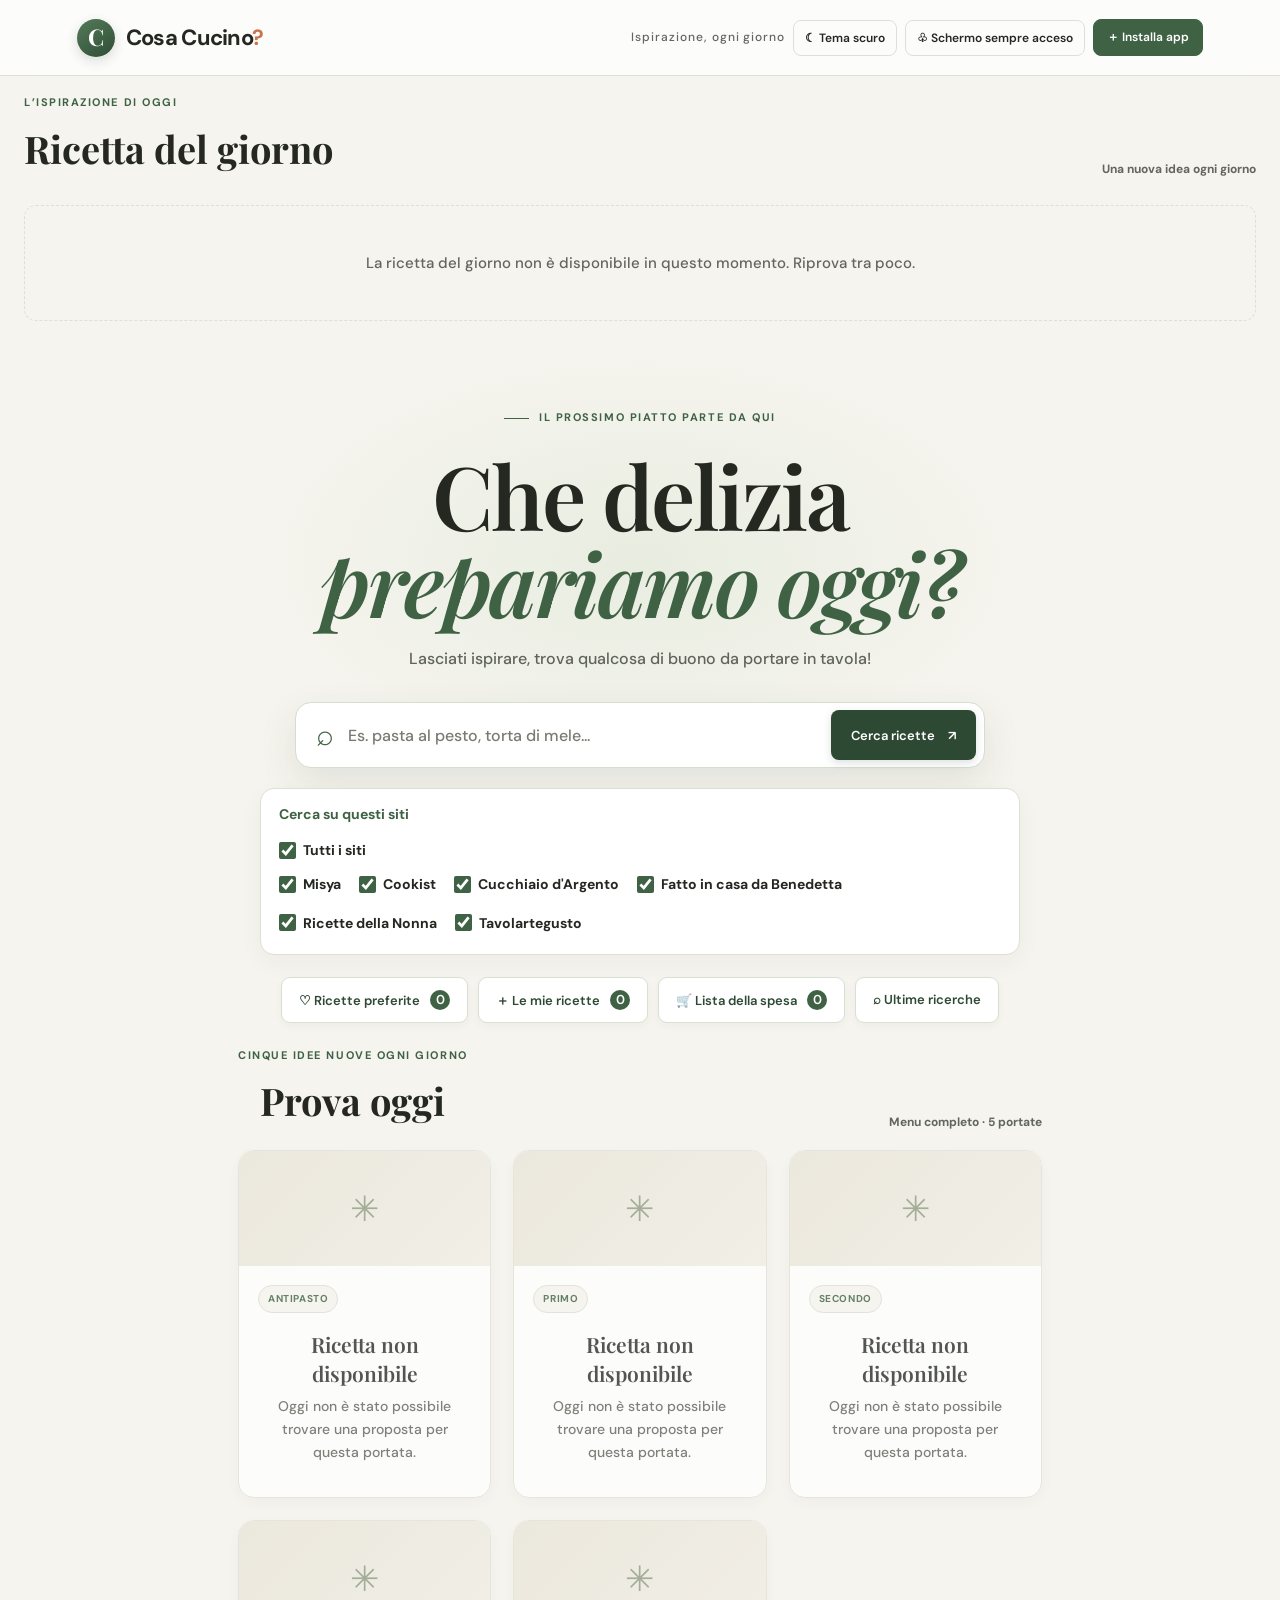
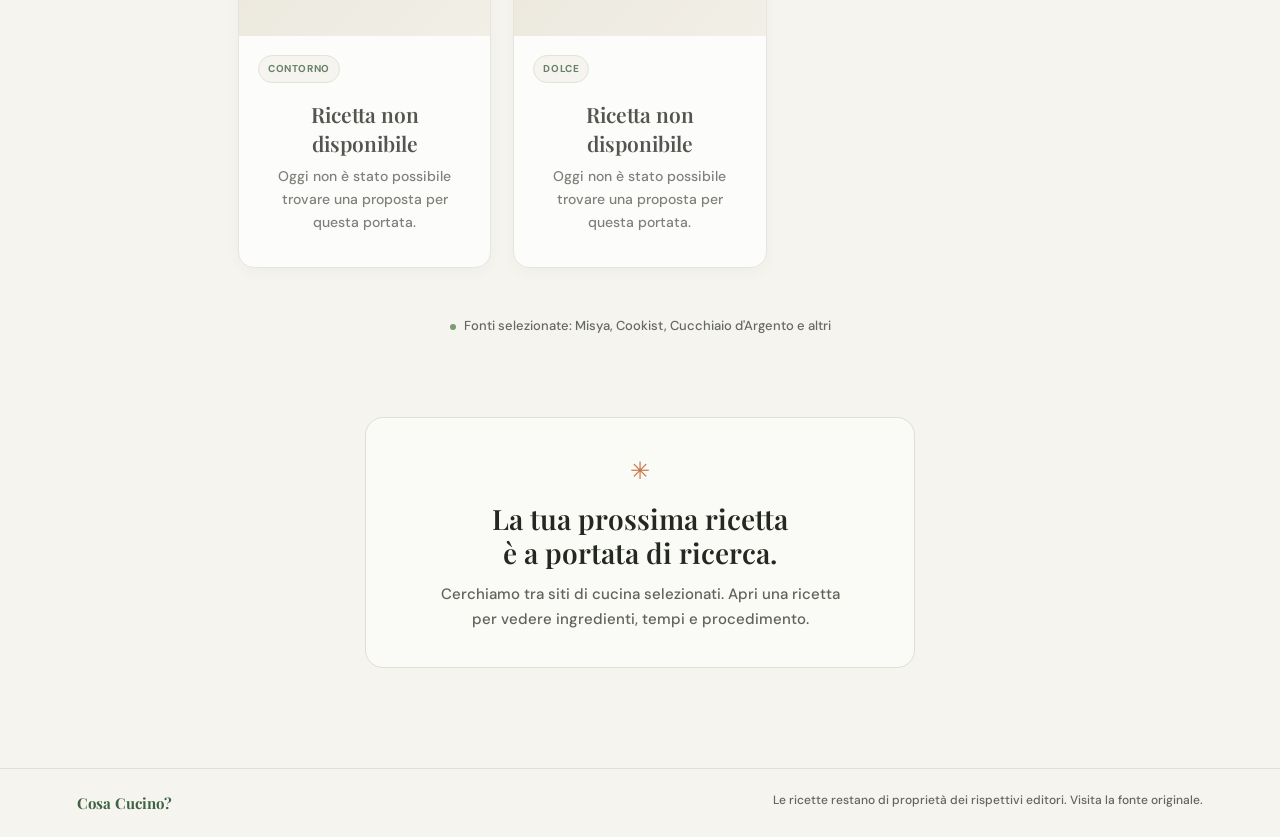
==== index.html @ c94ca329 "Add files via upload" ====
<!doctype html>
<html lang="it">
<head>
  <meta charset="utf-8">
  <meta name="viewport" content="width=device-width, initial-scale=1">
  <meta name="theme-color" content="#3f6245">
  <link rel="manifest" href="/manifest.webmanifest">
  <link rel="icon" href="/icons/icon.svg" type="image/svg+xml">
  <link rel="apple-touch-icon" href="/icons/icon.svg">
  <meta name="description" content="Cosa Cucino? Trova ogni giorno idee e ricette dai tuoi siti di cucina preferiti.">
  <title>Cosa Cucino? — trova la tua prossima ricetta</title>
  <link rel="preconnect" href="https://fonts.googleapis.com">
  <link rel="preconnect" href="https://fonts.gstatic.com" crossorigin>
  <link href="https://fonts.googleapis.com/css2?family=DM+Sans:wght@400;500;600;700&family=Playfair+Display:wght@600;700&display=swap" rel="stylesheet">
  <link rel="stylesheet" href="/styles.css?v=28">
</head>
<body>
  <div id="app-splash" class="app-splash" role="status" aria-live="polite" aria-label="Caricamento di Cosa Cucino?">
    <div class="splash-content"><span class="splash-mark" aria-hidden="true">C</span><div class="splash-name">Cosa Cucino<span>?</span></div><p>Scopri ogni giorno il menu che abbiamo preparato per te</p><span class="splash-loader" aria-hidden="true"><i></i><i></i><i></i></span></div>
  </div>
  <header class="topbar">
    <a class="brand" href="/" aria-label="Cosa Cucino? home"><span class="brand-mark">C</span><span>Cosa Cucino<span class="brand-dot">?</span></span></a>
    <div class="top-actions"><span class="top-note">Ispirazione, ogni giorno</span><button id="theme-toggle" class="utility-toggle" type="button" aria-pressed="false">☾ Tema scuro</button><button id="wake-toggle" class="utility-toggle" type="button" aria-pressed="false">♧ Schermo sempre acceso</button><button id="install-app" class="install-app-button" type="button">＋ Installa app</button></div>
  </header>
  <main>
    <section id="daily-recipe-section" class="results-section daily-recipe-section">
      <div class="section-heading"><div><div class="eyebrow">L’ISPIRAZIONE DI OGGI</div><h2>Ricetta del giorno</h2></div><span class="result-count">Una nuova idea ogni giorno</span></div>
      <div id="daily-recipe" class="results-grid"><div class="empty-state">Sto scegliendo la ricetta di oggi...</div></div>
    </section>
    <section class="hero">
      <div class="eyebrow"><span class="eyebrow-line"></span> IL PROSSIMO PIATTO PARTE DA QUI</div>
      <h1>Che delizia<br><em>prepariamo oggi?</em></h1>
      <p class="hero-copy">Lasciati ispirare, trova qualcosa di buono da portare in tavola!</p>
      <form id="search-form" class="search-form">
        <span class="search-icon" aria-hidden="true">⌕</span>
        <input id="query" type="search" placeholder="Es. pasta al pesto, torta di mele..." autocomplete="off" minlength="2" required>
        <button type="submit">Cerca ricette <span aria-hidden="true">↗</span></button>
      </form>
      <div class="site-chooser" role="group" aria-label="Siti su cui cercare le ricette">
        <div class="site-chooser-title">Cerca su questi siti</div>
        <label class="site-option site-all"><input id="sites-all" type="checkbox" checked> Tutti i siti</label>
        <div class="site-options">
          <label class="site-option"><input type="checkbox" name="search-site" value="misya.info" checked> Misya</label>
          <label class="site-option"><input type="checkbox" name="search-site" value="cookist.it" checked> Cookist</label>
          <label class="site-option"><input type="checkbox" name="search-site" value="cucchiaio.it" checked> Cucchiaio d'Argento</label>
          <label class="site-option"><input type="checkbox" name="search-site" value="fattoincasadabenedetta.it" checked> Fatto in casa da Benedetta</label>
          <label class="site-option"><input type="checkbox" name="search-site" value="ricettedellanonna.net" checked> Ricette della Nonna</label>
          <label class="site-option"><input type="checkbox" name="search-site" value="tavolartegusto.it" checked> Tavolartegusto</label>
        </div>
      </div>
      <div class="home-actions"><button id="show-favorites" class="favorites-home-button" type="button">♡ Ricette preferite <span id="favorites-count">0</span></button><button id="show-personal" class="favorites-home-button" type="button">＋ Le mie ricette <span id="personal-count">0</span></button><button id="show-shopping" class="favorites-home-button" type="button">🛒 Lista della spesa <span id="shopping-count">0</span></button><button id="show-history" class="favorites-home-button" type="button">⌕ Ultime ricerche</button></div>
      <section class="try-recipes-section" aria-labelledby="try-recipes-title"><div class="section-heading"><div><div class="eyebrow">CINQUE IDEE NUOVE OGNI GIORNO</div><h2 id="try-recipes-title">Prova oggi</h2></div><span id="try-recipes-count" class="result-count">5 ricette da scoprire</span></div><div id="try-recipes" class="results-grid"><div class="empty-state">Sto preparando le idee di oggi...</div></div></section>
      <div class="source-line"><span class="source-dot"></span> Fonti selezionate: Misya, Cookist, Cucchiaio d'Argento e altri</div>
    </section>
    <section id="results-section" class="results-section" hidden>
      <div class="section-heading"><div><div class="eyebrow">LA SELEZIONE PER TE</div><h2 id="results-title">Risultati</h2></div><span id="result-count" class="result-count"></span></div>
      <div id="search-progress" class="search-progress" role="status" aria-live="polite" hidden><div class="search-progress-top"><span class="search-spinner" aria-hidden="true"></span><div class="search-progress-copy"><strong id="search-progress-title">Avvio ricerca...</strong><p id="search-progress-detail"></p></div></div><div class="progress-track"><div id="search-progress-bar"></div></div></div>
      <div id="results" class="results-grid"></div>
    </section>
    <section id="favorites-section" class="results-section" hidden>
      <div class="section-heading"><div><div class="eyebrow">LA TUA RACCOLTA</div><h2>Ricette preferite</h2></div><button id="back-home" class="back-home-button" type="button">Torna alla home</button></div>
      <div class="personal-tools"><input id="favorites-search" type="search" placeholder="Cerca nelle ricette preferite..."><select id="favorites-category-filter" aria-label="Filtra per categoria"><option value="">Tutte le categorie</option><option>Primo</option><option>Secondo</option><option>Contorno</option><option>Antipasto</option><option>Dolce</option><option>Altro</option></select></div><div id="favorites-grid" class="results-grid"></div>
    </section>
    <section id="personal-section" class="results-section" hidden>
      <div class="section-heading"><div><div class="eyebrow">IL TUO RICETTARIO</div><h2>Le mie ricette</h2></div><button id="personal-back" class="back-home-button" type="button">Torna alla home</button></div>
      <div class="personal-tools"><input id="personal-search" type="search" placeholder="Cerca nelle mie ricette..."><select id="personal-category-filter" aria-label="Filtra per categoria"><option value="">Tutte le categorie</option><option>Primo</option><option>Secondo</option><option>Contorno</option><option>Antipasto</option><option>Dolce</option><option>Altro</option></select></div><div id="personal-grid" class="results-grid"></div>
      <div class="personal-add-area"><button id="personal-add" class="recipe-button" type="button">＋ Aggiungi ricetta</button></div>
      <form id="personal-form" class="personal-form" hidden>
        <h3>Aggiungi una ricetta personale</h3>
        <label for="personal-title">Nome della ricetta</label><input id="personal-title" required maxlength="100" placeholder="Es. Lasagne della nonna">
        <label for="personal-category">Categoria</label><select id="personal-category"><option>Primo</option><option>Secondo</option><option>Contorno</option><option>Antipasto</option><option>Dolce</option><option selected>Altro</option></select>
        <label for="personal-ingredients">Ingredienti</label><textarea id="personal-ingredients" required rows="4" placeholder="Scrivi gli ingredienti, uno per riga"></textarea>
        <label for="personal-steps">Preparazione</label><textarea id="personal-steps" required rows="5" placeholder="Descrivi i passaggi, uno per riga"></textarea>
        <label for="personal-photo">Foto della ricetta (facoltativa)</label><input id="personal-photo" type="file" accept="image/*">
        <label for="personal-time">Tempo di preparazione (minuti, facoltativo)</label><input id="personal-time" type="number" min="1" max="1440" placeholder="Es. 45">
        <button type="submit" class="recipe-button">Salva ricetta personale</button>
      </form>

    </section>
    <section id="history-section" class="results-section" hidden>
      <div class="section-heading"><div><div class="eyebrow">LE TUE RICERCHE</div><h2>Ultime ricerche</h2></div><button id="history-back" class="back-home-button" type="button">Torna alla home</button></div>
      <p class="shopping-hint">Le ultime 10 ricerche restano salvate su questo dispositivo.</p>
      <div id="history-list" class="history-list"></div>
      <div class="shopping-actions"><button id="history-clear" class="favorite-remove" type="button">Cancella cronologia</button></div>
    </section>
    <section id="shopping-section" class="results-section" hidden>
      <div class="section-heading"><div><div class="eyebrow">LA TUA SPESA</div><h2>Lista della spesa</h2></div><button id="shopping-back" class="back-home-button" type="button">Torna alla home</button></div>
      <p class="shopping-hint">Spunta gli ingredienti man mano che li acquisti.</p>
      <div id="shopping-list" class="shopping-list"></div>
      <div class="shopping-actions"><button id="shopping-clear" class="favorite-remove" type="button">Svuota lista</button></div>
    </section>
    <section id="welcome" class="welcome">
      <div class="welcome-icon">✳</div>
      <h2>La tua prossima ricetta<br>è a portata di ricerca.</h2>
      <p>Cerchiamo tra siti di cucina selezionati. Apri una ricetta per vedere ingredienti, tempi e procedimento.</p>
    </section>
  </main>
  <div id="recipe-modal" class="modal" hidden>
    <div class="modal-backdrop" data-close></div>
    <article class="recipe-panel" role="dialog" aria-modal="true" aria-labelledby="recipe-title">
      <button class="close-button" data-close aria-label="Chiudi">×</button>
      <div id="recipe-content"></div>
    </article>
  </div>
  <div id="toast" class="toast" role="status" aria-live="polite"></div>
  <footer><span>Cosa Cucino?</span><span>Le ricette restano di proprietà dei rispettivi editori. Visita la fonte originale.</span></footer>
  <script src="/app.js?v=35" defer></script>
</body>
</html>
---- styles.css ----
:root{--ink:#24251f;--muted:#77786f;--paper:#f7f5ef;--card:#fffefa;--green:#49694c;--green-dark:#304c35;--line:#e6e2d8;--orange:#d98255}*{box-sizing:border-box}body{margin:0;background:var(--paper);color:var(--ink);font-family:"DM Sans",sans-serif}.topbar{height:76px;padding:0 max(6vw,24px);display:flex;align-items:center;justify-content:space-between;border-bottom:1px solid var(--line)}.brand{display:flex;align-items:center;gap:10px;color:var(--ink);text-decoration:none;font-size:21px;font-weight:700;letter-spacing:-1px}.brand-mark{display:grid;place-items:center;width:32px;height:32px;background:var(--green);color:white;border-radius:50%;font-family:"Playfair Display",serif;font-size:20px}.brand-dot{color:var(--orange)}.top-note{font-size:12px;color:var(--muted);letter-spacing:.08em}.hero{max-width:900px;margin:0 auto;padding:92px 24px 58px;text-align:center}.eyebrow{display:flex;align-items:center;justify-content:center;gap:10px;color:var(--green);font-size:10px;font-weight:700;letter-spacing:.18em}.eyebrow-line{height:1px;width:25px;background:var(--green)}h1,h2{font-family:"Playfair Display",Georgia,serif}h1{font-size:clamp(54px,8vw,88px);line-height:.99;letter-spacing:-3px;margin:24px 0 20px;font-weight:600}h1 em{color:var(--green);font-weight:600}.hero-copy{font-size:15px;line-height:1.7;color:var(--muted);max-width:490px;margin:0 auto 30px}.search-form{height:66px;max-width:690px;margin:0 auto;display:flex;align-items:center;padding:7px 8px 7px 20px;background:var(--card);border:1px solid #dedbd1;border-radius:12px;box-shadow:0 10px 35px #39351d0a}.search-icon{font-size:30px;color:var(--green);line-height:1}.search-form input{min-width:0;flex:1;border:0;outline:0;background:transparent;padding:0 14px;font:inherit;font-size:14px;color:var(--ink)}.search-form input::placeholder{color:#a2a197}.search-form button{height:50px;border:0;border-radius:8px;background:var(--green);color:white;padding:0 20px;font:600 13px "DM Sans";cursor:pointer;transition:.2s}.search-form button:hover{background:var(--green-dark)}.search-form button span{margin-left:10px}.popular{display:flex;justify-content:center;align-items:center;gap:8px;flex-wrap:wrap;margin:19px 0 30px}.popular>span{font-size:9px;letter-spacing:.14em;color:#99978d;font-weight:700}.chip{border:1px solid var(--line);background:transparent;border-radius:30px;padding:7px 12px;color:#68695f;font:500 11px "DM Sans";cursor:pointer}.chip:hover{border-color:var(--green);color:var(--green)}.source-line{display:flex;justify-content:center;align-items:center;gap:8px;font-size:11px;color:#8a897f}.source-dot{width:6px;height:6px;background:#7b9b70;border-radius:50%}.welcome{max-width:550px;margin:30px auto 100px;text-align:center;padding:38px 24px;border-top:1px solid var(--line)}.welcome-icon{font-size:24px;color:var(--orange)}.welcome h2{font-size:28px;line-height:1.2;font-weight:600;margin:12px 0}.welcome p{font-size:13px;line-height:1.7;color:var(--muted);max-width:420px;margin:auto}.results-section{max-width:1120px;margin:0 auto;padding:20px 24px 90px}.section-heading{display:flex;justify-content:space-between;align-items:end;margin-bottom:22px}.section-heading .eyebrow{justify-content:flex-start}.section-heading h2{font-size:34px;margin:7px 0 0}.result-count{font-size:12px;color:var(--muted)}.results-grid{display:grid;grid-template-columns:repeat(3,minmax(0,1fr));gap:17px}.result-card{background:var(--card);border:1px solid var(--line);border-radius:12px;overflow:hidden;display:flex;flex-direction:column;min-height:190px}.result-image{height:150px;background:#e9e5d9;object-fit:cover;width:100%}.result-placeholder{height:115px;background:linear-gradient(135deg,#e9e5d9,#f1eee5);display:grid;place-items:center;color:#8d9b80;font-size:35px}.result-body{padding:17px;display:flex;flex:1;flex-direction:column}.result-source{font-size:9px;letter-spacing:.12em;text-transform:uppercase;color:var(--green);font-weight:700}.result-card h3{font-family:"Playfair Display",serif;font-size:19px;line-height:1.25;font-weight:600;margin:8px 0}.result-card p{font-size:12px;line-height:1.55;color:var(--muted);margin:0 0 14px}.card-actions{margin-top:auto;display:flex;align-items:center;justify-content:space-between;gap:8px}.text-link,.recipe-button{font:600 11px "DM Sans";text-decoration:none;color:var(--green);cursor:pointer}.recipe-button{border:0;background:#edf1e9;border-radius:6px;padding:9px 12px}.recipe-button:hover{background:#dfe8dc}.empty-state,.error-state{grid-column:1/-1;text-align:center;padding:45px 20px;border:1px dashed var(--line);border-radius:12px;color:var(--muted);font-size:13px}.modal{position:fixed;inset:0;z-index:5;display:grid;place-items:center;padding:20px}.modal-backdrop{position:absolute;inset:0;background:#191b18a8;backdrop-filter:blur(3px)}.recipe-panel{position:relative;z-index:1;background:var(--card);width:min(720px,100%);max-height:90vh;overflow:auto;border-radius:15px;padding:34px}.close-button{position:absolute;right:15px;top:12px;border:0;background:#f0eee7;border-radius:50%;width:34px;height:34px;font-size:23px;cursor:pointer}.recipe-panel h2{font-size:34px;line-height:1.1;margin:8px 35px 10px 0}.recipe-meta{color:var(--muted);font-size:12px;margin-bottom:22px}.recipe-image{width:100%;max-height:260px;object-fit:cover;border-radius:9px;margin:5px 0 20px}.recipe-panel h3{font:700 11px "DM Sans";letter-spacing:.13em;text-transform:uppercase;color:var(--green);margin:24px 0 12px}.recipe-panel li{font-size:13px;line-height:1.7;margin:6px 0}.recipe-panel .source-visit{display:inline-block;margin-top:20px;padding:12px 16px;background:var(--green);color:white;text-decoration:none;border-radius:7px;font-size:12px;font-weight:600}.toast{position:fixed;bottom:22px;left:50%;transform:translate(-50%,20px);background:#252820;color:white;padding:12px 17px;border-radius:8px;font-size:12px;opacity:0;pointer-events:none;transition:.2s;z-index:10}.toast.show{opacity:1;transform:translate(-50%,0)}footer{border-top:1px solid var(--line);padding:22px max(6vw,24px);display:flex;justify-content:space-between;gap:20px;color:var(--muted);font-size:10px}footer span:first-child{font-weight:700;color:var(--green)}@media(max-width:760px){.hero{padding-top:65px}.results-grid{grid-template-columns:repeat(2,minmax(0,1fr))}.top-note{display:none}}@media(max-width:520px){.topbar{height:64px}.hero{padding:54px 18px 35px}h1{font-size:57px}.search-form{height:auto;min-height:60px;padding:6px 7px 6px 12px}.search-form button{padding:0 12px;font-size:11px}.search-form input{font-size:12px;padding:0 8px}.popular{margin-bottom:24px}.source-line{font-size:10px}.results-grid{grid-template-columns:1fr}.result-image{height:190px}.recipe-panel{padding:26px 20px}.recipe-panel h2{font-size:28px}footer{flex-direction:column;gap:8px}}

/* Keep the recipe dialog hidden until a recipe is opened. */
.modal[hidden]{display:none!important}

.home-actions{display:flex;justify-content:center;margin:0 auto 16px}
.favorites-home-button,.back-home-button{border:1px solid var(--green);background:#edf1e9;color:var(--green-dark);border-radius:8px;padding:11px 16px;font:600 12px "DM Sans";cursor:pointer}
.favorites-home-button:hover,.back-home-button:hover{background:#dfe8dc}
.favorites-home-button span{display:inline-grid;place-items:center;min-width:20px;height:20px;margin-left:7px;padding:0 5px;border-radius:20px;background:var(--green);color:white}
.favorite-toggle{position:sticky;top:0;z-index:2;display:block;width:100%;margin:0 0 18px;padding:13px 16px;border:1px solid var(--green);border-radius:8px;background:#edf1e9;color:var(--green-dark);font:700 13px "DM Sans";text-align:center;cursor:pointer}
.favorite-toggle[aria-pressed="true"]{background:var(--green);color:white}
.favorite-remove{border:0;background:transparent;color:#9b5945;font:600 11px "DM Sans";cursor:pointer;padding:8px}
@media(max-width:520px){.home-actions{margin-bottom:12px}.section-heading{align-items:flex-start;gap:12px}.back-home-button{white-space:nowrap;padding:9px 10px}}

.home-actions{gap:10px;flex-wrap:wrap}
.personal-form{max-width:680px;margin:0 auto 34px;padding:22px;background:var(--card);border:1px solid var(--line);border-radius:12px;display:flex;flex-direction:column;gap:9px}
.personal-form h3{font-family:"Playfair Display",serif;font-size:23px;margin:0 0 8px}
.personal-form label{font-size:12px;font-weight:600;color:var(--green-dark);margin-top:5px}
.personal-form input,.personal-form textarea{width:100%;border:1px solid var(--line);border-radius:7px;background:#fff;padding:11px 12px;font:13px "DM Sans";color:var(--ink);resize:vertical}
.personal-form input:focus,.personal-form textarea:focus{outline:2px solid #b7c8b3;border-color:var(--green)}
.personal-form .recipe-button{align-self:flex-start;margin-top:8px;padding:12px 16px}
.personal-list-title{max-width:680px;margin:0 auto 15px;font:600 20px "Playfair Display",serif}

.personal-form input[type="file"]{padding:9px;background:#fff}
.result-card .result-image{width:100%;height:180px;object-fit:cover;display:block}
.recipe-photo{display:block;width:100%;max-height:420px;object-fit:contain;border-radius:10px;margin:16px 0 22px}

.personal-form[hidden],#personal-add[hidden]{display:none!important}.personal-add-area{display:flex;justify-content:center;margin:28px 0 10px}.personal-add-area .recipe-button{padding:13px 22px;font-size:13px}

.personal-form select,.personal-tools input,.personal-tools select{width:100%;border:1px solid var(--line);border-radius:7px;background:#fff;padding:11px 12px;font:13px "DM Sans";color:var(--ink)}
.personal-tools{display:grid;grid-template-columns:2fr 1fr;gap:12px;margin:0 0 20px}
.shopping-add{margin-top:12px;width:100%;border:1px solid var(--green);border-radius:7px;background:#edf1e9;color:var(--green-dark);padding:10px;font:600 11px "DM Sans";cursor:pointer}
.shopping-hint{color:var(--muted);font-size:13px;margin:-8px 0 18px}
.shopping-list{max-width:760px;margin:0 auto;background:var(--card);border:1px solid var(--line);border-radius:12px;padding:12px 18px}
.shopping-item{display:flex;align-items:center;gap:12px;padding:13px 4px;border-bottom:1px solid var(--line);font-size:13px}
.shopping-item:last-child{border-bottom:0}
.shopping-item input{width:18px;height:18px;accent-color:var(--green)}
.shopping-item span{flex:1}
.shopping-item .checked{text-decoration:line-through;color:var(--muted)}
.shopping-actions{max-width:760px;margin:15px auto;text-align:right}
@media(max-width:520px){.personal-tools{grid-template-columns:1fr;gap:8px}}

.favorite-category-label{display:flex;align-items:center;gap:8px;margin:10px 0;color:var(--muted);font-size:12px}.favorite-category{flex:1;min-width:0;border:1px solid var(--line);border-radius:7px;background:#fff;padding:8px;font:12px 'DM Sans';color:var(--ink)}

.favorite-category-choice{display:grid;gap:8px;margin:12px 0;padding:12px;border:1px solid var(--line);border-radius:8px;background:#fff}.favorite-category-choice label{font-size:13px;font-weight:600}.favorite-category-choice select{width:100%;padding:10px;border:1px solid var(--line);border-radius:7px;background:#fff;font:13px 'DM Sans';color:var(--ink)}

.site-chooser{max-width:760px;margin:14px auto 22px;padding:12px 16px;border:1px solid var(--line);border-radius:10px;text-align:left;background:rgba(255,254,250,.75)}
.site-chooser legend{padding:0 7px;color:var(--green);font-size:12px;font-weight:700}
.site-option{display:inline-flex;align-items:center;gap:7px;color:var(--ink);font-size:12px;cursor:pointer}
.site-option input{accent-color:var(--green);width:15px;height:15px;margin:0}
.site-all{font-weight:700;padding-bottom:10px}
.site-options{display:flex;flex-wrap:wrap;gap:10px 18px}
@media(max-width:520px){.site-chooser{margin:12px 0 18px;padding:11px 12px}.site-options{display:grid;grid-template-columns:1fr;gap:11px}}


/* Visual polish: calmer spacing, stronger contrast and more readable text. */
:root{--ink:#242820;--muted:#62665d;--paper:#f5f4ee;--card:#fff;--green:#3f6245;--green-dark:#2d4933;--line:#dedfd5;--orange:#c8754b}
body{font-size:16px;line-height:1.6;-webkit-font-smoothing:antialiased}
.topbar{background:rgba(255,255,255,.72);backdrop-filter:blur(10px)}
.hero{padding-top:76px}
.eyebrow{font-size:11px;letter-spacing:.14em}
.hero-copy{font-size:16px;color:#5f635a}
.search-form{border-radius:16px;box-shadow:0 12px 32px rgba(44,54,38,.08)}
.search-form input{font-size:16px}
.search-form input::placeholder{color:#777b72;opacity:1}
.search-form button,.recipe-panel .source-visit{background:var(--green-dark)}
.chip{font-size:13px;color:#50564d;background:rgba(255,255,255,.55);padding:8px 14px}
.source-line{font-size:13px;color:#656a60}
.site-chooser{background:#fff;border-color:#dfe2d8;border-radius:14px;padding:15px 18px;box-shadow:0 5px 18px rgba(44,54,38,.04)}
.site-chooser legend{font-size:13px}
.site-option{font-size:14px;line-height:1.45;padding:3px 0}
.site-option input{width:17px;height:17px}
.welcome{margin-top:22px}
.welcome p{font-size:15px;color:#5f635a}
.results-section{padding-top:30px}
.section-heading{margin-bottom:26px}
.section-heading h2{font-size:clamp(30px,4vw,38px)}
.results-grid{gap:22px}
.result-card{border-color:#e1e2d9;border-radius:16px;box-shadow:0 5px 18px rgba(42,48,37,.045);transition:transform .18s ease,box-shadow .18s ease}
.result-card:hover{transform:translateY(-2px);box-shadow:0 10px 26px rgba(42,48,37,.09)}
.result-card .result-image{height:190px}
.result-body{padding:19px}
.result-source{font-size:11px;letter-spacing:.09em;color:#365b3d}
.result-card h3{font-size:21px;line-height:1.35;color:#262b24}
.result-card p{font-size:14px;line-height:1.65;color:#5d6259}
.recipe-button,.text-link{font-size:13px}
.recipe-button,.favorites-home-button,.back-home-button,.shopping-add{border-radius:9px}
.recipe-button{padding:10px 14px}
.empty-state,.error-state{font-size:15px;line-height:1.6}
.recipe-panel{border-radius:18px;box-shadow:0 18px 60px rgba(0,0,0,.2)}
.recipe-panel h2{font-size:clamp(28px,5vw,38px);line-height:1.2}
.recipe-panel h3{font-size:13px;letter-spacing:.09em}
.recipe-panel li{font-size:15px;line-height:1.8;color:#343a32;margin:8px 0}
.recipe-meta{font-size:14px;color:#555c52}
.personal-form{padding:26px;border-radius:16px;box-shadow:0 6px 22px rgba(42,48,37,.05)}
.personal-form label{font-size:14px}
.personal-form input,.personal-form textarea,.personal-form select,.personal-tools input,.personal-tools select{font-size:15px;min-height:44px}
.favorite-category-label{font-size:14px}
.favorite-category{font-size:14px}
.shopping-hint{font-size:15px;color:#5f635a}
.shopping-list{border-radius:16px;padding:14px 20px}
.shopping-item{font-size:15px;line-height:1.5}
.favorites-home-button,.back-home-button{font-size:13px;padding:12px 17px}
button,input,select,textarea{font-family:"DM Sans",sans-serif}
button{transition:background-color .18s ease,border-color .18s ease,transform .18s ease}
button:focus-visible,a:focus-visible,input:focus-visible,select:focus-visible,textarea:focus-visible{outline:3px solid #9bb49a;outline-offset:3px}
footer{font-size:12px;line-height:1.6}
@media(max-width:760px){.hero{padding-top:58px}.results-grid{gap:15px}.result-card h3{font-size:19px}}
@media(max-width:520px){
 body{font-size:15px}.hero{padding:48px 16px 34px}h1{font-size:clamp(48px,13vw,60px);letter-spacing:-2px}
 .hero-copy{font-size:15px}.search-form input{font-size:14px}.search-form button{font-size:12px}
 .site-option{font-size:14px}.results-section{padding:18px 16px 65px}
 .results-grid{grid-template-columns:1fr;gap:17px}.result-card .result-image{height:205px}
 .result-body{padding:18px}.result-card h3{font-size:21px}.result-card p{font-size:14px}
 .recipe-panel{padding:25px 19px;max-height:92vh}.recipe-panel li{font-size:14px}
 .personal-form{padding:19px}footer{font-size:11px}
}
@media(prefers-reduced-motion:reduce){*,*::before,*::after{scroll-behavior:auto!important;transition:none!important}}


/* Identità visiva Cosa Cucino? */
.brand{font-size:22px;letter-spacing:-.7px;gap:11px}
.brand-mark{width:38px;height:38px;font-size:23px;background:linear-gradient(145deg,#547b58,#304d36);box-shadow:0 4px 12px rgba(48,77,54,.18)}
.brand-dot{color:var(--orange)}
.hero{position:relative}
.hero:before{content:"";position:absolute;z-index:-1;left:50%;top:18px;transform:translateX(-50%);width:min(760px,95vw);height:420px;border-radius:50%;background:radial-gradient(ellipse,rgba(222,231,213,.55),rgba(245,244,238,0) 70%);pointer-events:none}
h1{letter-spacing:-2.5px}
.search-form{border:1px solid #d5ddcf;box-shadow:0 14px 38px rgba(47,73,49,.10)}
.search-form:focus-within{border-color:#789879;box-shadow:0 0 0 4px rgba(121,153,120,.13),0 14px 38px rgba(47,73,49,.09)}
.search-form button{box-shadow:0 3px 8px rgba(40,69,45,.16)}
.home-actions{gap:10px}
.favorites-home-button,.back-home-button{background:#fff;border-color:#d8e0d4;box-shadow:0 3px 10px rgba(47,73,49,.04)}
.favorites-home-button:hover,.back-home-button:hover{transform:translateY(-1px);border-color:#9bb49a;background:#f0f4ed}
.site-chooser{box-shadow:0 8px 24px rgba(47,73,49,.045)}
.welcome{background:rgba(255,255,255,.48);border:1px solid var(--line);border-radius:18px;padding:34px 24px}
footer span:first-child{font-family:"Playfair Display",Georgia,serif;font-size:15px}
@media(max-width:520px){.brand{font-size:20px}.brand-mark{width:35px;height:35px}.hero:before{height:340px}}

/* Ricetta del giorno: scheda a tutta larghezza e spazio inferiore ridotto. */
.daily-recipe-section{width:100%;max-width:none;padding:18px 24px 12px;margin:0}
.daily-recipe-section .results-grid{width:100%;max-width:none;grid-template-columns:minmax(0,1fr);gap:0}
.daily-recipe-section .result-card{width:100%;min-width:0}
.daily-recipe-section .result-card .result-image{width:100%;height:clamp(220px,34vw,390px);object-fit:cover}
.daily-recipe-section .result-body{padding:20px 22px}
@media(max-width:520px){
.daily-recipe-section{padding:12px 16px 8px}
.daily-recipe-section .result-card .result-image{height:220px}
.daily-recipe-section .result-body{padding:16px}
}

/* Installazione come app su Android */
.top-actions{display:flex;align-items:center;gap:14px}.install-app-button{border:1px solid var(--green);background:var(--green);color:#fff;border-radius:8px;padding:9px 13px;font:600 12px "DM Sans";cursor:pointer}.install-app-button:hover{background:var(--green-dark)}.install-app-button[hidden]{display:none!important}@media(max-width:520px){.top-actions{gap:0}.install-app-button{padding:9px 11px;font-size:11px}}


/* Ricerca sequenziale con avanzamento reale */
.search-progress{margin:0 0 22px;padding:16px 18px;background:#fff;border:1px solid #dfe4d9;border-radius:14px;box-shadow:0 5px 18px rgba(42,48,37,.045)}
.search-progress[hidden]{display:none!important}
.search-progress-top{display:flex;align-items:center;gap:13px}
.search-progress-copy{min-width:0;flex:1}
.search-progress-copy strong{display:block;color:var(--green-dark);font-size:14px}
.search-progress-copy p{margin:3px 0 0;color:var(--muted);font-size:12px;line-height:1.5}
.search-spinner{width:25px;height:25px;flex:0 0 25px;border:3px solid #e3e9df;border-top-color:var(--green);border-radius:50%;animation:recipe-search-spin .8s linear infinite}
.search-progress.is-done .search-spinner{animation:none;border-color:var(--green);position:relative}
.search-progress.is-done .search-spinner:after{content:"✓";position:absolute;inset:-2px;display:grid;place-items:center;color:var(--green);font-size:15px;font-weight:700}
.progress-track{height:7px;margin-top:13px;overflow:hidden;background:#edf0e9;border-radius:10px}
.progress-track>div{height:100%;width:0;background:linear-gradient(90deg,#72916e,#3f6245);border-radius:10px;transition:width .35s ease}
@keyframes recipe-search-spin{to{transform:rotate(360deg)}}
@media(prefers-reduced-motion:reduce){.search-spinner{animation:none}.progress-track>div{transition:none}}

.favorite-review{margin:12px 0;padding:12px;background:#f7f8f4;border:1px solid #e4e8df;border-radius:10px;display:grid;gap:7px}
.favorite-review label{font-size:12px;font-weight:600;color:var(--green-dark)}
.review-stars{display:flex;gap:5px}
.review-star{border:0;background:transparent;padding:0 2px;font-size:25px;line-height:1;color:#c7c9c1;cursor:pointer}
.review-star.is-active{color:#d49a36}
.favorite-review textarea{width:100%;min-height:58px;resize:vertical;border:1px solid var(--line);border-radius:7px;padding:9px;font:13px/1.5 "DM Sans";color:var(--ink);background:#fff}
.review-save{justify-self:start}
.history-list{max-width:760px;margin:0 auto;background:#fff;border:1px solid var(--line);border-radius:13px;padding:8px 16px}
.history-item{display:flex;align-items:center;gap:12px;padding:10px 2px;border-bottom:1px solid var(--line)}
.history-item:last-child{border-bottom:0}
.history-query{flex:1;min-width:0;text-align:left;border:0;background:transparent;color:var(--green-dark);font:600 14px "DM Sans";padding:7px 0;overflow-wrap:anywhere;cursor:pointer}
@media(max-width:520px){.favorite-review{padding:10px}}

/* Accessibilità: tema scuro e maggiore leggibilità */
body[data-theme="dark"] {
  color-scheme: dark;
  --ink: #f0eee6;
  --muted: #b5b6ad;
  --paper: #171b17;
  --card: #232923;
  --green: #a4c69f;
  --green-dark: #c1dfb8;
  --line: #3b443b;
  --orange: #efa47b;
}
body[data-theme="dark"] .topbar,
body[data-theme="dark"] .history-list,
body[data-theme="dark"] .search-form,
body[data-theme="dark"] .recipe-card,
body[data-theme="dark"] .favorite-card,
body[data-theme="dark"] .personal-card,
body[data-theme="dark"] .modal .recipe-panel,
body[data-theme="dark"] .shopping-list,
body[data-theme="dark"] .empty-state,
body[data-theme="dark"] .favorite-review textarea,
body[data-theme="dark"] input,
body[data-theme="dark"] select,
body[data-theme="dark"] textarea {
  background-color: var(--card);
  color: var(--ink);
  border-color: var(--line);
}
body[data-theme="dark"] .chip,
body[data-theme="dark"] .favorites-home-button,
body[data-theme="dark"] .back-home-button,
body[data-theme="dark"] .utility-toggle {
  color: var(--ink);
  border-color: var(--line);
}
body[data-theme="dark"] .top-note,
body[data-theme="dark"] .hero-copy,
body[data-theme="dark"] .source-line,
body[data-theme="dark"] .result-count,
body[data-theme="dark"] .popular > span,
body[data-theme="dark"] footer {
  color: var(--muted);
}
body[data-theme="dark"] .recipe-card p,
body[data-theme="dark"] .recipe-panel p,
body[data-theme="dark"] .recipe-panel li,
body[data-theme="dark"] .personal-card p,
body[data-theme="dark"] .favorite-card p {
  color: var(--muted);
}
body[data-theme="dark"] .modal-backdrop { background: #000b; }
body[data-theme="dark"] .install-app-button { background: var(--green); color: #172017; }
body[data-theme="dark"] .search-form input::placeholder,
body[data-theme="dark"] input::placeholder,
body[data-theme="dark"] textarea::placeholder { color: #9da69b; }
.utility-toggle {
  border: 1px solid var(--line);
  background: transparent;
  color: var(--ink);
  border-radius: 8px;
  padding: 9px 11px;
  font: 600 12px "DM Sans";
  cursor: pointer;
}
.utility-toggle.is-active { background: var(--green); color: #fff; border-color: var(--green); }
.top-actions { display:flex; align-items:center; gap:8px; }
body { font-weight: 500; }
button, input, select, textarea, label, strong, b, .result-count, .eyebrow { font-weight: 700; }
@media(max-width:700px) {
  .topbar { height:auto; min-height:76px; padding:14px 18px; align-items:flex-start; gap:12px; }
  .top-actions { justify-content:flex-end; flex-wrap:wrap; }
  .top-note { display:none; }
  .utility-toggle { font-size:11px; padding:8px; }
}


/* Correzione legenda e selettore dei siti: spaziatura e colori adattivi. */
.site-chooser {
  margin-top: 20px;
  padding: 16px 18px 18px;
  background: var(--card);
  border-color: var(--line);
}
.site-chooser legend {
  display: table;
  max-width: calc(100% - 24px);
  margin: 0 0 8px 0;
  padding: 0 9px;
  background: var(--paper);
  color: var(--green);
  line-height: 1.5;
}
.site-options {
  row-gap: 12px;
}
.site-option {
  color: var(--ink);
}
body[data-theme="dark"] .site-chooser {
  background: var(--card);
  border-color: var(--line);
}
body[data-theme="dark"] .site-chooser legend {
  background: var(--paper);
  color: var(--green);
}
@media (max-width: 520px) {
  .site-chooser {
    margin-top: 18px;
    padding: 15px 13px 16px;
  }
  .site-chooser legend {
    margin-bottom: 9px;
  }
}

/* Titolo separato dal bordo: evita sovrapposizioni della legenda nativa. */
.site-chooser {
  display: block;
  min-width: 0;
  margin: 20px auto 22px;
  padding: 16px 18px 18px;
  background: var(--card);
  border: 1px solid var(--line);
  border-radius: 14px;
}
.site-chooser-title {
  display: block;
  position: static;
  width: 100%;
  margin: 0 0 12px;
  padding: 0;
  color: var(--green);
  font-size: 14px;
  font-weight: 700;
  line-height: 1.4;
}
.site-chooser .site-all { margin-bottom: 8px; }
body[data-theme="dark"] .site-chooser { background: var(--card); border-color: var(--line); }
body[data-theme="dark"] .site-chooser-title { color: var(--green); }
@media (max-width: 520px) {
  .site-chooser { margin: 18px 0 18px; padding: 15px 13px 16px; }
  .site-chooser-title { margin-bottom: 11px; }
}


/* Informazioni chiave nella scheda ricetta */
.recipe-portions {
  display: flex;
  align-items: baseline;
  justify-content: space-between;
  gap: 14px;
  margin: 20px 0 12px;
  padding: 14px 16px;
  border: 1px solid var(--line);
  border-left: 4px solid var(--green);
  border-radius: 11px;
  background: var(--card);
  color: var(--ink);
}
.recipe-portions span {
  color: var(--muted);
  font-size: 11px;
  font-weight: 800;
  letter-spacing: .08em;
}
.recipe-portions strong {
  color: var(--green-dark);
  font-size: 18px;
  text-align: right;
}
.calorie-review {
  display: grid;
  gap: 6px;
  margin: 24px 0 4px;
  padding: 15px 16px;
  border: 1px solid var(--line);
  border-radius: 11px;
  background: var(--card);
  color: var(--ink);
}
.calorie-review strong { color: var(--green-dark); font-size: 14px; }
.calorie-review span { color: var(--muted); font-size: 13px; line-height: 1.5; }


/* Contrasto della valutazione calorica e leggibilità completa in tema scuro. */
.calorie-review-status {
  display: block;
  font-weight: 700;
}
.calorie-review-status--ok { color: #26743a !important; }
.calorie-review-status--over { color: #c62828 !important; }
.calorie-review-status--unknown { color: var(--muted) !important; }

body[data-theme="dark"] {
  --ink: #f3f4ef;
  --muted: #c0c8bd;
  --paper: #141914;
  --card: #222a23;
  --green: #b4d5ad;
  --green-dark: #c8e5c1;
  --line: #465247;
  --orange: #f0ad83;
  background: var(--paper);
  color: var(--ink);
}
body[data-theme="dark"] .topbar,
body[data-theme="dark"] .personal-form,
body[data-theme="dark"] .shopping-list,
body[data-theme="dark"] .site-chooser,
body[data-theme="dark"] .welcome,
body[data-theme="dark"] .recipe-panel,
body[data-theme="dark"] .result-card,
body[data-theme="dark"] .calorie-review,
body[data-theme="dark"] .recipe-portions {
  background: var(--card);
  color: var(--ink);
  border-color: var(--line);
}
body[data-theme="dark"] .hero-copy,
body[data-theme="dark"] .welcome p,
body[data-theme="dark"] .result-card p,
body[data-theme="dark"] .recipe-meta,
body[data-theme="dark"] .recipe-panel li,
body[data-theme="dark"] .shopping-hint,
body[data-theme="dark"] .shopping-item,
body[data-theme="dark"] .recipe-portions span,
body[data-theme="dark"] .calorie-review span:not(.calorie-review-status),
body[data-theme="dark"] .top-note,
body[data-theme="dark"] .result-count,
body[data-theme="dark"] footer {
  color: var(--muted);
}
body[data-theme="dark"] .result-card h3,
body[data-theme="dark"] .recipe-panel h2,
body[data-theme="dark"] .personal-form h3,
body[data-theme="dark"] .personal-list-title,
body[data-theme="dark"] .recipe-panel h3 {
  color: var(--ink);
}
body[data-theme="dark"] .personal-form input,
body[data-theme="dark"] .personal-form textarea,
body[data-theme="dark"] .personal-form select,
body[data-theme="dark"] .personal-tools input,
body[data-theme="dark"] .personal-tools select,
body[data-theme="dark"] .favorite-category,
body[data-theme="dark"] .favorite-category-choice,
body[data-theme="dark"] .favorite-category-choice select,
body[data-theme="dark"] .favorite-category-choice label,
body[data-theme="dark"] .search-form,
body[data-theme="dark"] .search-form input,
body[data-theme="dark"] .site-chooser,
body[data-theme="dark"] .shopping-list,
body[data-theme="dark"] .close-button {
  background: var(--card);
  color: var(--ink);
  border-color: var(--line);
}
body[data-theme="dark"] .recipe-button,
body[data-theme="dark"] .shopping-add,
body[data-theme="dark"] .favorites-home-button,
body[data-theme="dark"] .back-home-button,
body[data-theme="dark"] .favorite-toggle {
  background: #303d31;
  color: #e8f2e5;
  border-color: #607861;
}
body[data-theme="dark"] .recipe-button:hover,
body[data-theme="dark"] .shopping-add:hover,
body[data-theme="dark"] .favorites-home-button:hover,
body[data-theme="dark"] .back-home-button:hover {
  background: #3a4b3b;
}
body[data-theme="dark"] .recipe-panel .source-visit,
body[data-theme="dark"] .search-form button {
  background: #8fb68b;
  color: #142016;
}
body[data-theme="dark"] .recipe-portions strong,
body[data-theme="dark"] .calorie-review strong,
body[data-theme="dark"] .site-chooser-title,
body[data-theme="dark"] .site-option,
body[data-theme="dark"] .eyebrow,
body[data-theme="dark"] .result-source,
body[data-theme="dark"] .text-link {
  color: var(--green);
}
body[data-theme="dark"] .calorie-review-status--ok { color: #79d58b !important; }
body[data-theme="dark"] .calorie-review-status--over { color: #ff8585 !important; }
body[data-theme="dark"] .calorie-review-status--unknown { color: var(--muted) !important; }
body[data-theme="dark"] .empty-state,
body[data-theme="dark"] .error-state {
  background: var(--card);
  color: var(--muted);
  border-color: var(--line);
}
body[data-theme="dark"] .close-button {
  color: var(--ink);
}
body[data-theme="dark"] .favorite-remove {
  color: #ff9b91;
}


/* Palette tipografica uniforme in tema scuro: testo primario, secondario e accenti. */
body[data-theme="dark"] {
  --text-primary: #edf1eb;
  --text-secondary: #c0c9bf;
  --text-accent: #b9d9b1;
}
body[data-theme="dark"] :is(
  h1,h2,h3,h4,p,li,label,small,strong,b,
  .brand,.hero-copy,.welcome p,.top-note,.source-line,.result-count,
  .result-card h3,.result-card p,.result-source,.recipe-meta,
  .recipe-panel h2,.recipe-panel h3,.recipe-panel p,.recipe-panel li,
  .recipe-portions,.recipe-portions span,.recipe-portions strong,
  .calorie-review,.calorie-review strong,.calorie-review span,
  .site-chooser-title,.site-option,.popular>span,.chip,
  .favorite-category-label,.favorite-review label,.favorite-review textarea,
  .history-query,.history-item,.shopping-hint,.shopping-item,
  .personal-form label,.personal-form h3,.personal-list-title,
  .empty-state,.error-state,.eyebrow,footer
) { color: var(--text-primary); }
body[data-theme="dark"] :is(
  .hero-copy,.welcome p,.top-note,.source-line,.result-count,
  .result-card p,.recipe-meta,.recipe-panel li,.recipe-portions span,
  .calorie-review span:not(.calorie-review-status),.shopping-hint,
  .shopping-item,.favorite-category-label,.history-item,footer
) { color: var(--text-secondary); }
body[data-theme="dark"] :is(
  .eyebrow,.site-chooser-title,.site-option,.result-source,
  .recipe-portions strong,.calorie-review strong,.history-query,
  .text-link,.brand-dot
) { color: var(--text-accent); }
body[data-theme="dark"] .chip {
  background: #29342b;
  border-color: var(--line);
}
body[data-theme="dark"] .popular .chip:hover { color: var(--text-accent); }
body[data-theme="dark"] :is(input,select,textarea) {
  color: var(--text-primary);
  background-color: var(--card);
  border-color: var(--line);
}
body[data-theme="dark"] :is(input,textarea)::placeholder { color: #aeb9ad; opacity: 1; }
body[data-theme="dark"] .try-recipes-section { color: var(--text-primary); }
.try-recipes-section { max-width: 1120px; margin: 0 auto; padding: 8px 24px 48px; }
.try-recipes-section .section-heading { margin-bottom: 18px; }
.try-recipes-section .results-grid { grid-template-columns: repeat(3,minmax(0,1fr)); }
.try-recipes-section .result-card .result-image { height: 160px; }
@media(max-width:760px) {
  .try-recipes-section .results-grid { grid-template-columns: repeat(2,minmax(0,1fr)); }
}
@media(max-width:520px) {
  .try-recipes-section { padding: 8px 16px 34px; }
  .try-recipes-section .results-grid { grid-template-columns: 1fr; }
  .try-recipes-section .result-card .result-image { height: 205px; }
}

.suggestion-category {
  display: inline-flex;
  align-self: flex-start;
  margin: 0 0 9px;
  padding: 5px 9px;
  border: 1px solid var(--line);
  border-radius: 20px;
  background: var(--paper);
  color: var(--green);
  font-size: 10px;
  font-weight: 700;
  letter-spacing: .06em;
  text-transform: uppercase;
}
body[data-theme="dark"] .suggestion-category {
  color: var(--text-accent);
  background: #29342b;
  border-color: #465647;
}
.suggestion-unavailable { opacity: .78; }


/* Splash screen iniziale: resta visibile fino al caricamento della home. */
.app-splash{position:fixed;inset:0;z-index:10000;display:grid;place-items:center;padding:24px;background:var(--paper);color:var(--ink);opacity:1;visibility:visible;transition:opacity .35s ease,visibility .35s ease}
.app-splash.is-hidden{opacity:0;visibility:hidden;pointer-events:none}
.splash-content{display:flex;flex-direction:column;align-items:center;text-align:center}
.splash-mark{display:grid;place-items:center;width:76px;height:76px;margin-bottom:18px;border-radius:50%;background:var(--green);color:#fff;font:600 48px "Playfair Display",Georgia,serif;box-shadow:0 12px 32px #304c3526;animation:splash-breathe 1.8s ease-in-out infinite}
.splash-name{font:700 30px "DM Sans",sans-serif;letter-spacing:-1.2px}
.splash-name span{color:var(--orange)}
.splash-content p{margin:12px 0 22px;color:var(--muted);font-size:14px}
.splash-loader{display:flex;gap:7px;align-items:center}
.splash-loader i{width:7px;height:7px;border-radius:50%;background:var(--green);animation:splash-dot .9s ease-in-out infinite alternate}
.splash-loader i:nth-child(2){animation-delay:.2s}.splash-loader i:nth-child(3){animation-delay:.4s}
@keyframes splash-dot{from{opacity:.35;transform:translateY(0)}to{opacity:1;transform:translateY(-5px)}}
@keyframes splash-breathe{50%{transform:scale(1.045)}}
@media(prefers-reduced-motion:reduce){.app-splash,.splash-mark,.splash-loader i{transition:none;animation:none}}
body[data-theme="dark"] .app-splash{background:var(--paper);color:var(--text-primary)}
body[data-theme="dark"] .splash-content p{color:var(--text-secondary)}

/* Nasconde Prova oggi anche in presenza di regole display del layout. */
.try-recipes-section[hidden] { display: none !important; }
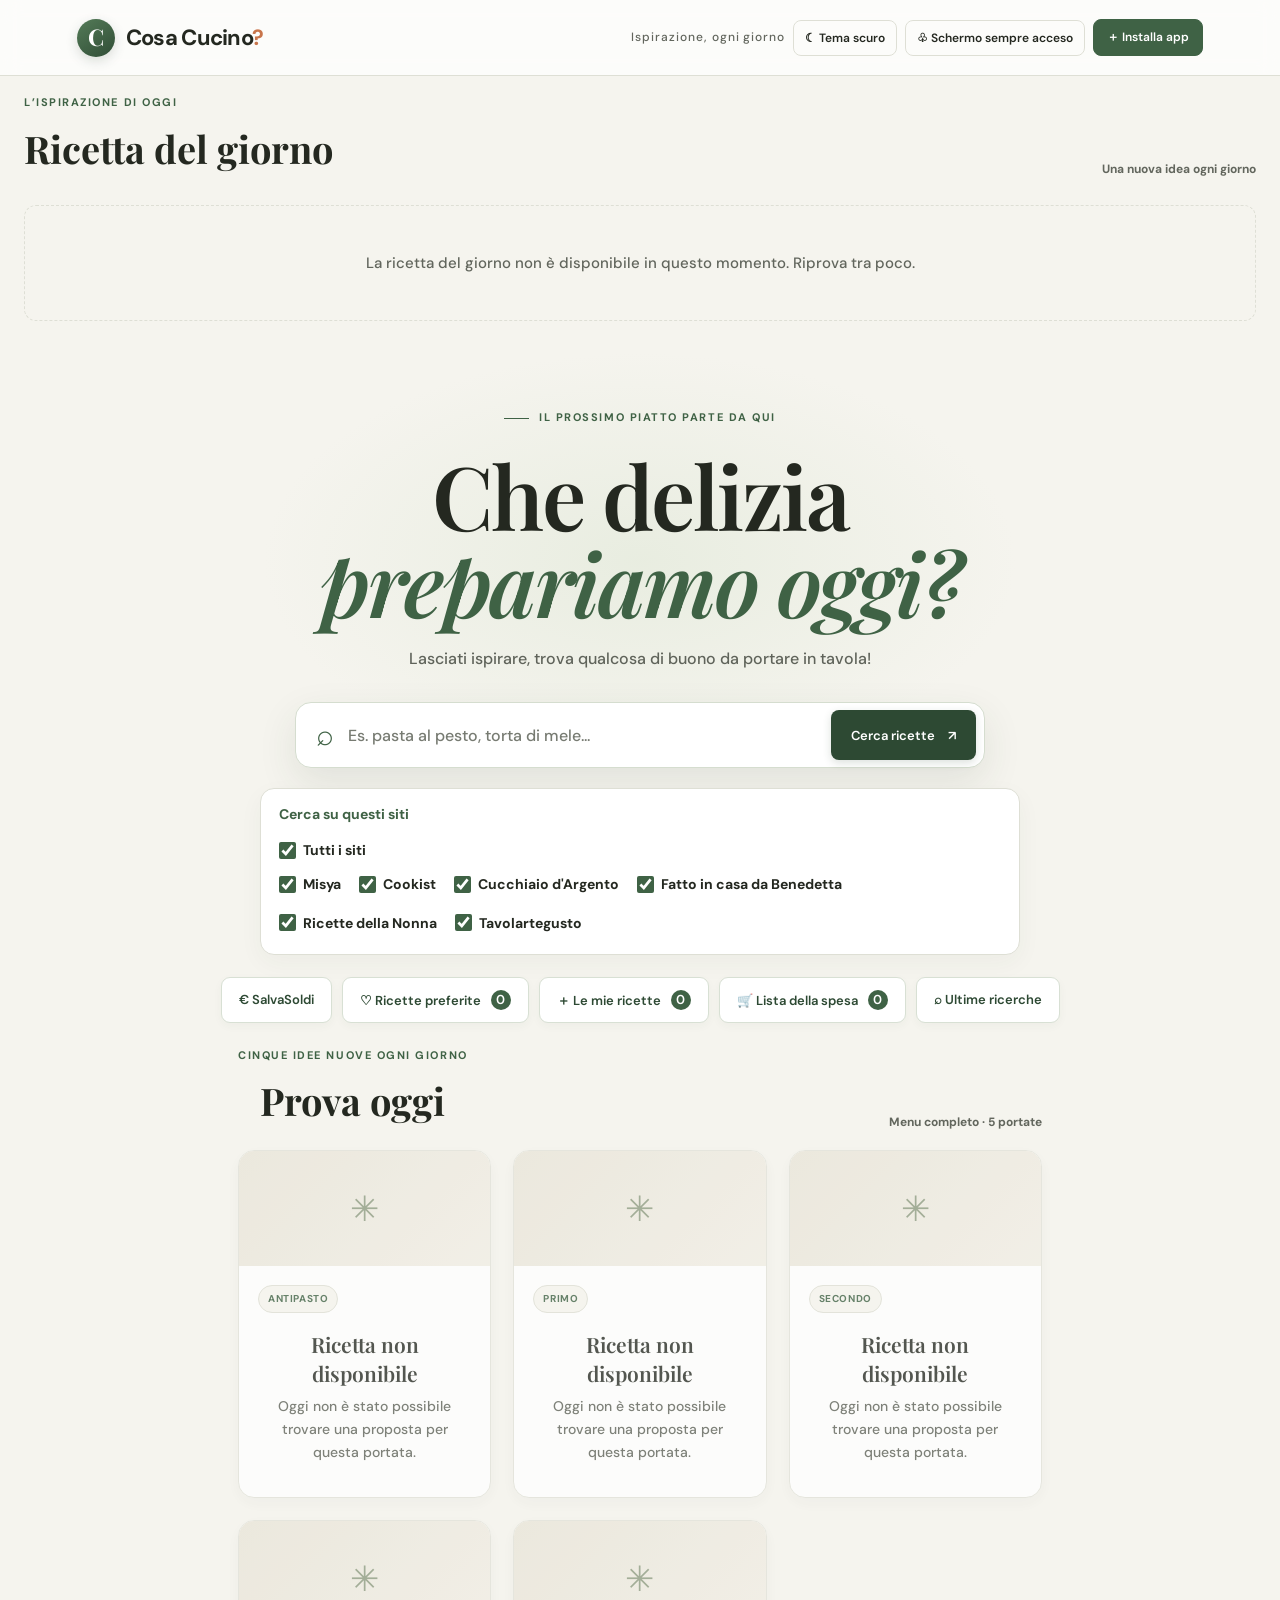
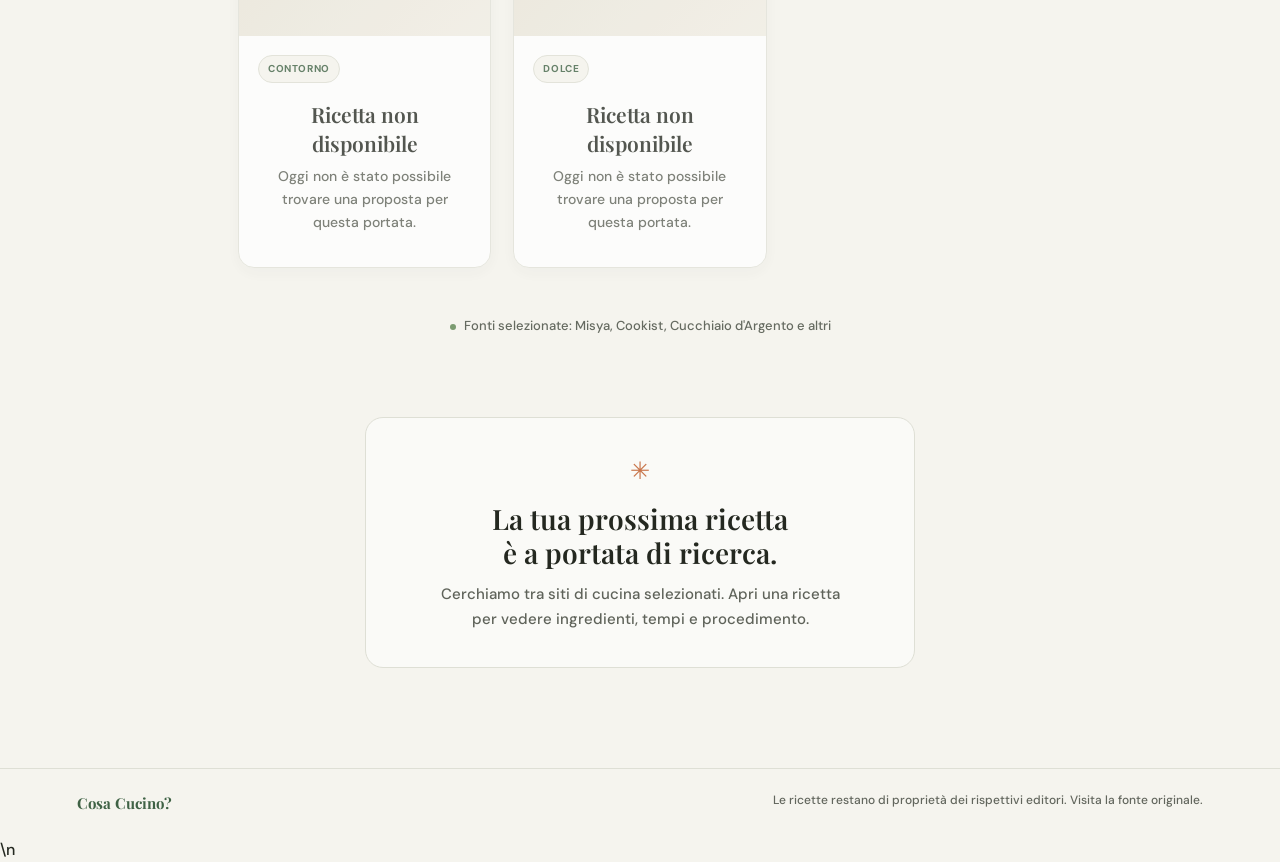
==== commit ea998775: "Add SalvaSoldi entry point and forms" ====
--- a/index.html
+++ b/index.html
@@ -48,7 +48,7 @@
           <label class="site-option"><input type="checkbox" name="search-site" value="tavolartegusto.it" checked> Tavolartegusto</label>
         </div>
       </div>
-      <div class="home-actions"><button id="show-favorites" class="favorites-home-button" type="button">♡ Ricette preferite <span id="favorites-count">0</span></button><button id="show-personal" class="favorites-home-button" type="button">＋ Le mie ricette <span id="personal-count">0</span></button><button id="show-shopping" class="favorites-home-button" type="button">🛒 Lista della spesa <span id="shopping-count">0</span></button><button id="show-history" class="favorites-home-button" type="button">⌕ Ultime ricerche</button></div>
+      <div class="home-actions"><button id="show-salvasoldi" class="favorites-home-button salvasoldi-launch" type="button">€ SalvaSoldi</button><button id="show-favorites" class="favorites-home-button" type="button">♡ Ricette preferite <span id="favorites-count">0</span></button><button id="show-personal" class="favorites-home-button" type="button">＋ Le mie ricette <span id="personal-count">0</span></button><button id="show-shopping" class="favorites-home-button" type="button">🛒 Lista della spesa <span id="shopping-count">0</span></button><button id="show-history" class="favorites-home-button" type="button">⌕ Ultime ricerche</button></div>
       <section class="try-recipes-section" aria-labelledby="try-recipes-title"><div class="section-heading"><div><div class="eyebrow">CINQUE IDEE NUOVE OGNI GIORNO</div><h2 id="try-recipes-title">Prova oggi</h2></div><span id="try-recipes-count" class="result-count">5 ricette da scoprire</span></div><div id="try-recipes" class="results-grid"><div class="empty-state">Sto preparando le idee di oggi...</div></div></section>
       <div class="source-line"><span class="source-dot"></span> Fonti selezionate: Misya, Cookist, Cucchiaio d'Argento e altri</div>
     </section>
@@ -89,6 +89,45 @@
       <div id="shopping-list" class="shopping-list"></div>
       <div class="shopping-actions"><button id="shopping-clear" class="favorite-remove" type="button">Svuota lista</button></div>
     </section>
+
+    <section id="salvasoldi-section" class="results-section salvasoldi-section" hidden>
+      <div class="section-heading"><div><div class="eyebrow">CUCINA BENE, SPENDI MEGLIO</div><h2>€ SalvaSoldi</h2></div><button id="salvasoldi-back" class="back-home-button" type="button">Torna alla home</button></div>
+      <p class="shopping-hint">Pianifica un menu in base al budget oppure calcola quanto ti costerà quello che hai già scelto.</p>
+      <div class="salvasoldi-tabs" role="tablist" aria-label="Strumenti SalvaSoldi">
+        <button class="salvasoldi-tab is-active" id="budget-tab" type="button" role="tab" aria-selected="true" aria-controls="budget-panel">🍽️ Crea menu</button>
+        <button class="salvasoldi-tab" id="cost-tab" type="button" role="tab" aria-selected="false" aria-controls="cost-panel">🧮 QuantoSpendo</button>
+      </div>
+      <div id="budget-panel" class="salvasoldi-panel" role="tabpanel" aria-labelledby="budget-tab">
+        <form id="budget-form" class="salvasoldi-form">
+          <div class="salvasoldi-form-grid">
+            <label>Budget massimo a persona (€)<input id="budget-per-person" type="number" min="1" max="500" step="0.50" value="15" required></label>
+            <label>Numero di persone<input id="budget-people" type="number" min="1" max="100" value="4" required></label>
+          </div>
+          <fieldset class="salvasoldi-fieldset"><legend>Portate desiderate</legend>
+            <div class="salvasoldi-checks">
+              <label><input type="checkbox" name="course" value="Antipasto"> Antipasto</label>
+              <label><input type="checkbox" name="course" value="Primo" checked> Primo</label>
+              <label><input type="checkbox" name="course" value="Secondo" checked> Secondo</label>
+              <label><input type="checkbox" name="course" value="Contorno" checked> Contorno</label>
+              <label><input type="checkbox" name="course" value="Dolce"> Dolce</label>
+            </div>
+          </fieldset>
+          <label>Tipologia di menu<select id="budget-diet"><option value="onnivoro">Carne e pesce</option><option value="carne">Carne</option><option value="pesce">Pesce</option><option value="vegetariano">Vegetariano</option><option value="vegano">Vegano</option></select></label>
+          <label>Preferenze o ingredienti da evitare <input id="budget-notes" type="text" maxlength="300" placeholder="Es. senza funghi, prodotti di stagione..."></label>
+          <button class="recipe-button salvasoldi-submit" type="submit">Crea il mio menu <span>↗</span></button>
+        </form>
+      </div>
+      <div id="cost-panel" class="salvasoldi-panel" role="tabpanel" aria-labelledby="cost-tab" hidden>
+        <form id="cost-form" class="salvasoldi-form">
+          <label>Quali piatti vuoi preparare?<textarea id="cost-menu" rows="5" minlength="3" maxlength="2000" placeholder="Es. Pasta alla carbonara, pollo al forno con patate, tiramisù..." required></textarea></label>
+          <label>Numero di persone<input id="cost-people" type="number" min="1" max="100" value="4" required></label>
+          <button class="recipe-button salvasoldi-submit" type="submit">Calcola la spesa <span>↗</span></button>
+        </form>
+      </div>
+      <div id="salvasoldi-status" class="salvasoldi-status" role="status" aria-live="polite" hidden></div>
+      <div id="salvasoldi-results" class="salvasoldi-results" aria-live="polite"></div>
+      <p class="salvasoldi-disclaimer">I prezzi sono stime indicative e possono variare in base a negozio, marca, zona e stagione. Verifica sempre i prezzi al momento della spesa.</p>
+    </section>
     <section id="welcome" class="welcome">
       <div class="welcome-icon">✳</div>
       <h2>La tua prossima ricetta<br>è a portata di ricerca.</h2>
@@ -104,6 +143,6 @@
   </div>
   <div id="toast" class="toast" role="status" aria-live="polite"></div>
   <footer><span>Cosa Cucino?</span><span>Le ricette restano di proprietà dei rispettivi editori. Visita la fonte originale.</span></footer>
-  <script src="/app.js?v=35" defer></script>
+  <script src="/app.js?v=35" defer></script>\n  <script src="/salvasoldi.js?v=1" defer></script>
 </body>
 </html>
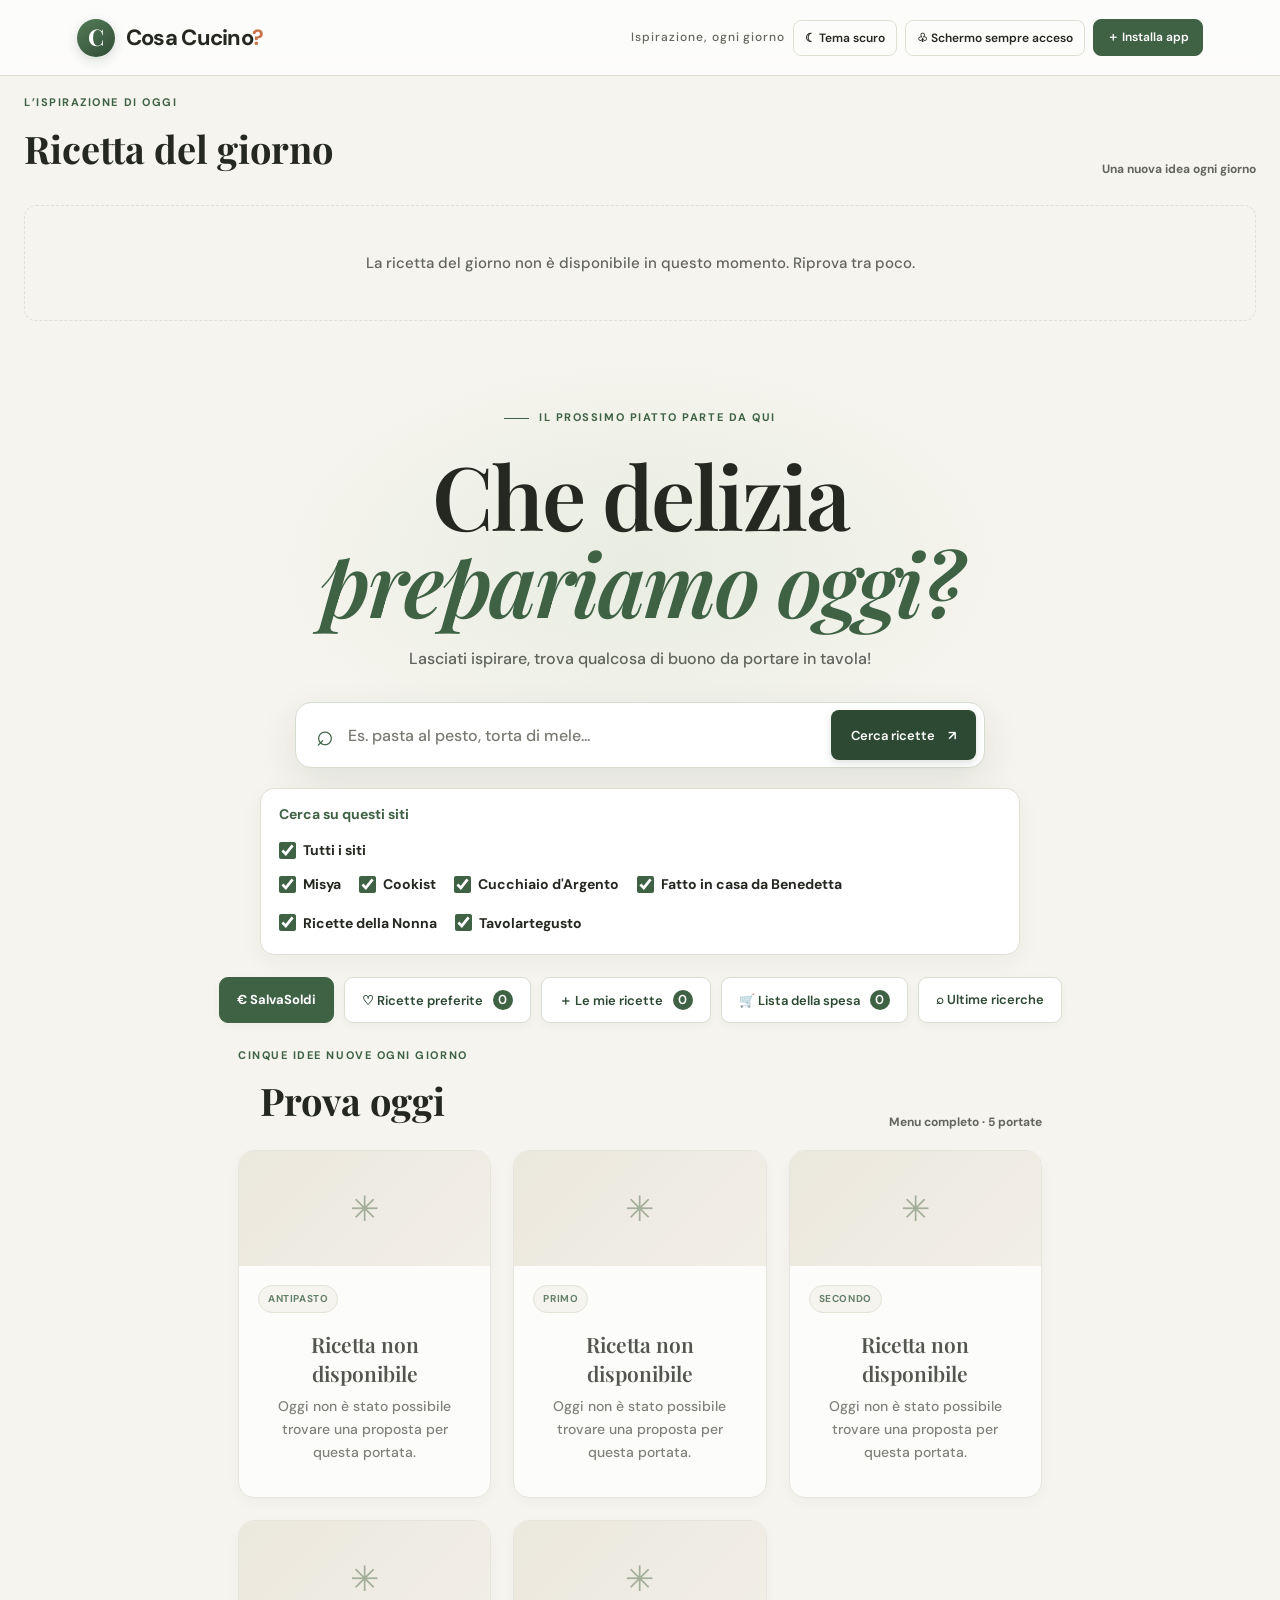
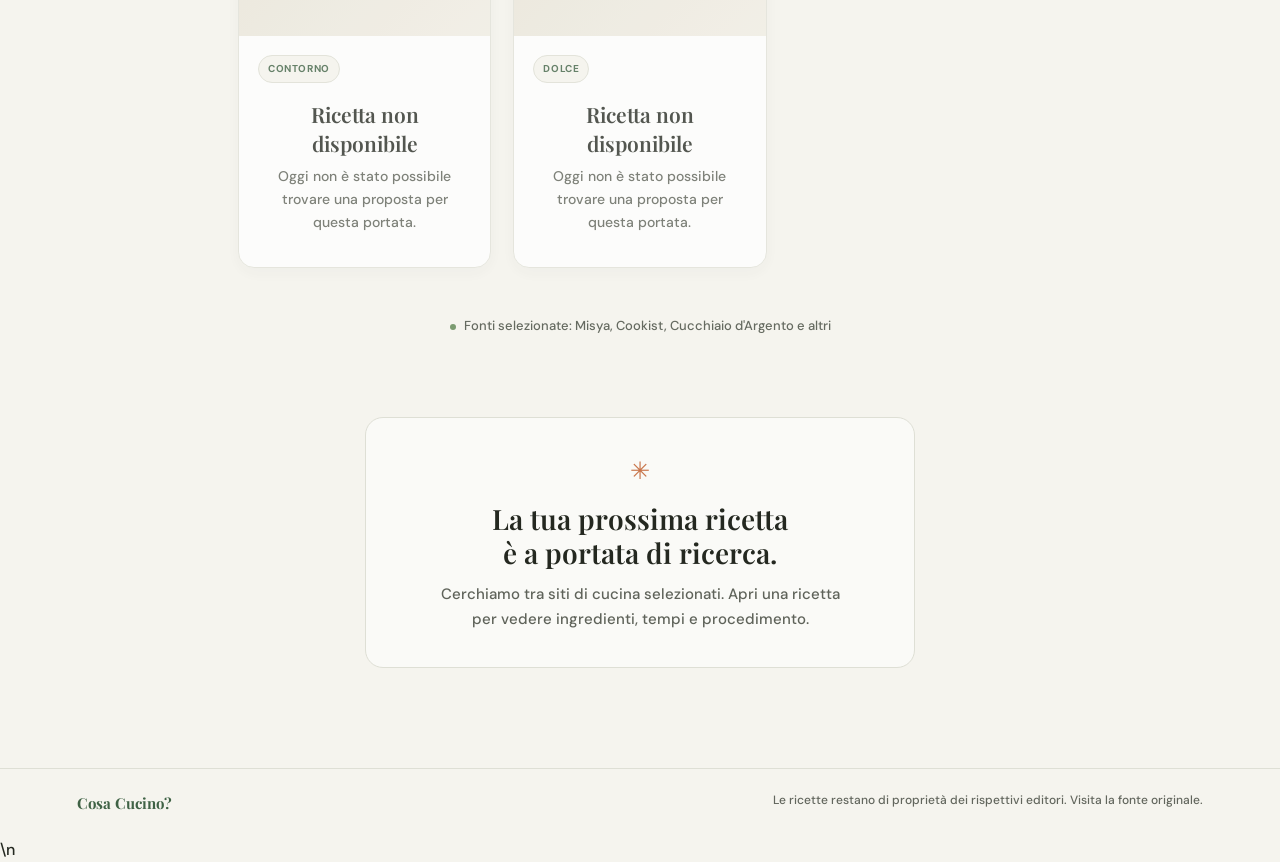
==== commit e36debe4: "Fix SalvaSoldi script loading and asset version" ====
--- a/index.html
+++ b/index.html
@@ -12,7 +12,7 @@
   <link rel="preconnect" href="https://fonts.googleapis.com">
   <link rel="preconnect" href="https://fonts.gstatic.com" crossorigin>
   <link href="https://fonts.googleapis.com/css2?family=DM+Sans:wght@400;500;600;700&family=Playfair+Display:wght@600;700&display=swap" rel="stylesheet">
-  <link rel="stylesheet" href="/styles.css?v=28">
+  <link rel="stylesheet" href="/styles.css?v=29">
 </head>
 <body>
   <div id="app-splash" class="app-splash" role="status" aria-live="polite" aria-label="Caricamento di Cosa Cucino?">
--- a/styles.css
+++ b/styles.css
@@ -581,3 +581,43 @@
 
 /* Nasconde Prova oggi anche in presenza di regole display del layout. */
 .try-recipes-section[hidden] { display: none !important; }
+
+/* SalvaSoldi */
+.salvasoldi-launch{background:var(--green)!important;color:#fff!important;border-color:var(--green)!important;font-weight:700}
+.salvasoldi-section{max-width:920px}
+.salvasoldi-tabs{display:flex;gap:10px;margin:24px 0 18px;border-bottom:1px solid var(--line)}
+.salvasoldi-tab{border:0;border-bottom:3px solid transparent;background:transparent;color:var(--muted);padding:13px 18px;font:700 14px "DM Sans";cursor:pointer}
+.salvasoldi-tab.is-active{color:var(--green);border-bottom-color:var(--green)}
+.salvasoldi-panel{background:var(--card);border:1px solid var(--line);border-radius:16px;padding:24px;box-shadow:0 5px 18px rgba(42,48,37,.045)}
+.salvasoldi-form{display:grid;gap:18px}
+.salvasoldi-form label{display:grid;gap:7px;color:var(--ink);font-size:13px;font-weight:700}
+.salvasoldi-form input,.salvasoldi-form select,.salvasoldi-form textarea{width:100%;min-width:0;border:1px solid var(--line);border-radius:9px;background:var(--paper);padding:12px 13px;color:var(--ink);font:14px "DM Sans"}
+.salvasoldi-form textarea{resize:vertical;line-height:1.55}
+.salvasoldi-form input:focus,.salvasoldi-form select:focus,.salvasoldi-form textarea:focus{outline:2px solid #b7c8b3;border-color:var(--green)}
+.salvasoldi-form-grid{display:grid;grid-template-columns:1fr 1fr;gap:16px}
+.salvasoldi-fieldset{margin:0;padding:14px;border:1px solid var(--line);border-radius:10px}
+.salvasoldi-fieldset legend{padding:0 6px;color:var(--green);font-size:12px;font-weight:700}
+.salvasoldi-checks{display:flex;gap:12px 20px;flex-wrap:wrap}
+.salvasoldi-checks label{display:flex;align-items:center;gap:7px;font-weight:500}
+.salvasoldi-checks input{width:17px;height:17px;accent-color:var(--green)}
+.salvasoldi-submit{justify-self:start;padding:13px 19px;font-size:14px}
+.salvasoldi-submit:disabled{opacity:.6;cursor:wait}
+.salvasoldi-status{margin:18px 0;padding:13px 15px;border-radius:9px;background:#edf1e9;color:var(--green-dark);font-size:13px}
+.salvasoldi-status.is-error{background:#f8eae5;color:#8c3f2c}
+.salvasoldi-results{display:grid;gap:16px;margin-top:20px}
+.salvasoldi-result-card{background:var(--card);border:1px solid var(--line);border-radius:14px;padding:20px}
+.salvasoldi-result-card h3{margin:0 0 8px;font:600 22px "Playfair Display",serif}
+.salvasoldi-result-card h4{margin:18px 0 8px;color:var(--green);font-size:12px;text-transform:uppercase;letter-spacing:.08em}
+.salvasoldi-result-card p,.salvasoldi-result-card li{font-size:13px;line-height:1.6;color:var(--muted)}
+.salvasoldi-cost-summary{display:grid;grid-template-columns:repeat(3,1fr);gap:10px;margin-top:16px}
+.salvasoldi-cost-summary>div{padding:13px;background:var(--paper);border-radius:9px}
+.salvasoldi-cost-summary span{display:block;color:var(--muted);font-size:11px}
+.salvasoldi-cost-summary strong{display:block;margin-top:4px;color:var(--green-dark);font-size:19px}
+.salvasoldi-ingredient-list{list-style:none;padding:0;margin:0}
+.salvasoldi-ingredient-list li{display:flex;justify-content:space-between;gap:14px;padding:8px 0;border-bottom:1px solid var(--line)}
+.salvasoldi-alternatives{padding:12px 14px;background:#f4f1e8;border-radius:9px}
+.salvasoldi-disclaimer{margin:16px 0;color:var(--muted);font-size:11px;line-height:1.5}
+body[data-theme="dark"] .salvasoldi-status{background:#293b2d;color:#d6e5d2}
+body[data-theme="dark"] .salvasoldi-status.is-error{background:#452c27;color:#f0c7b9}
+body[data-theme="dark"] .salvasoldi-alternatives{background:#333329}
+@media(max-width:520px){.salvasoldi-panel{padding:16px}.salvasoldi-form-grid,.salvasoldi-cost-summary{grid-template-columns:1fr}.salvasoldi-checks{display:grid;grid-template-columns:1fr 1fr}.salvasoldi-tab{flex:1;padding:12px 6px;font-size:12px}}
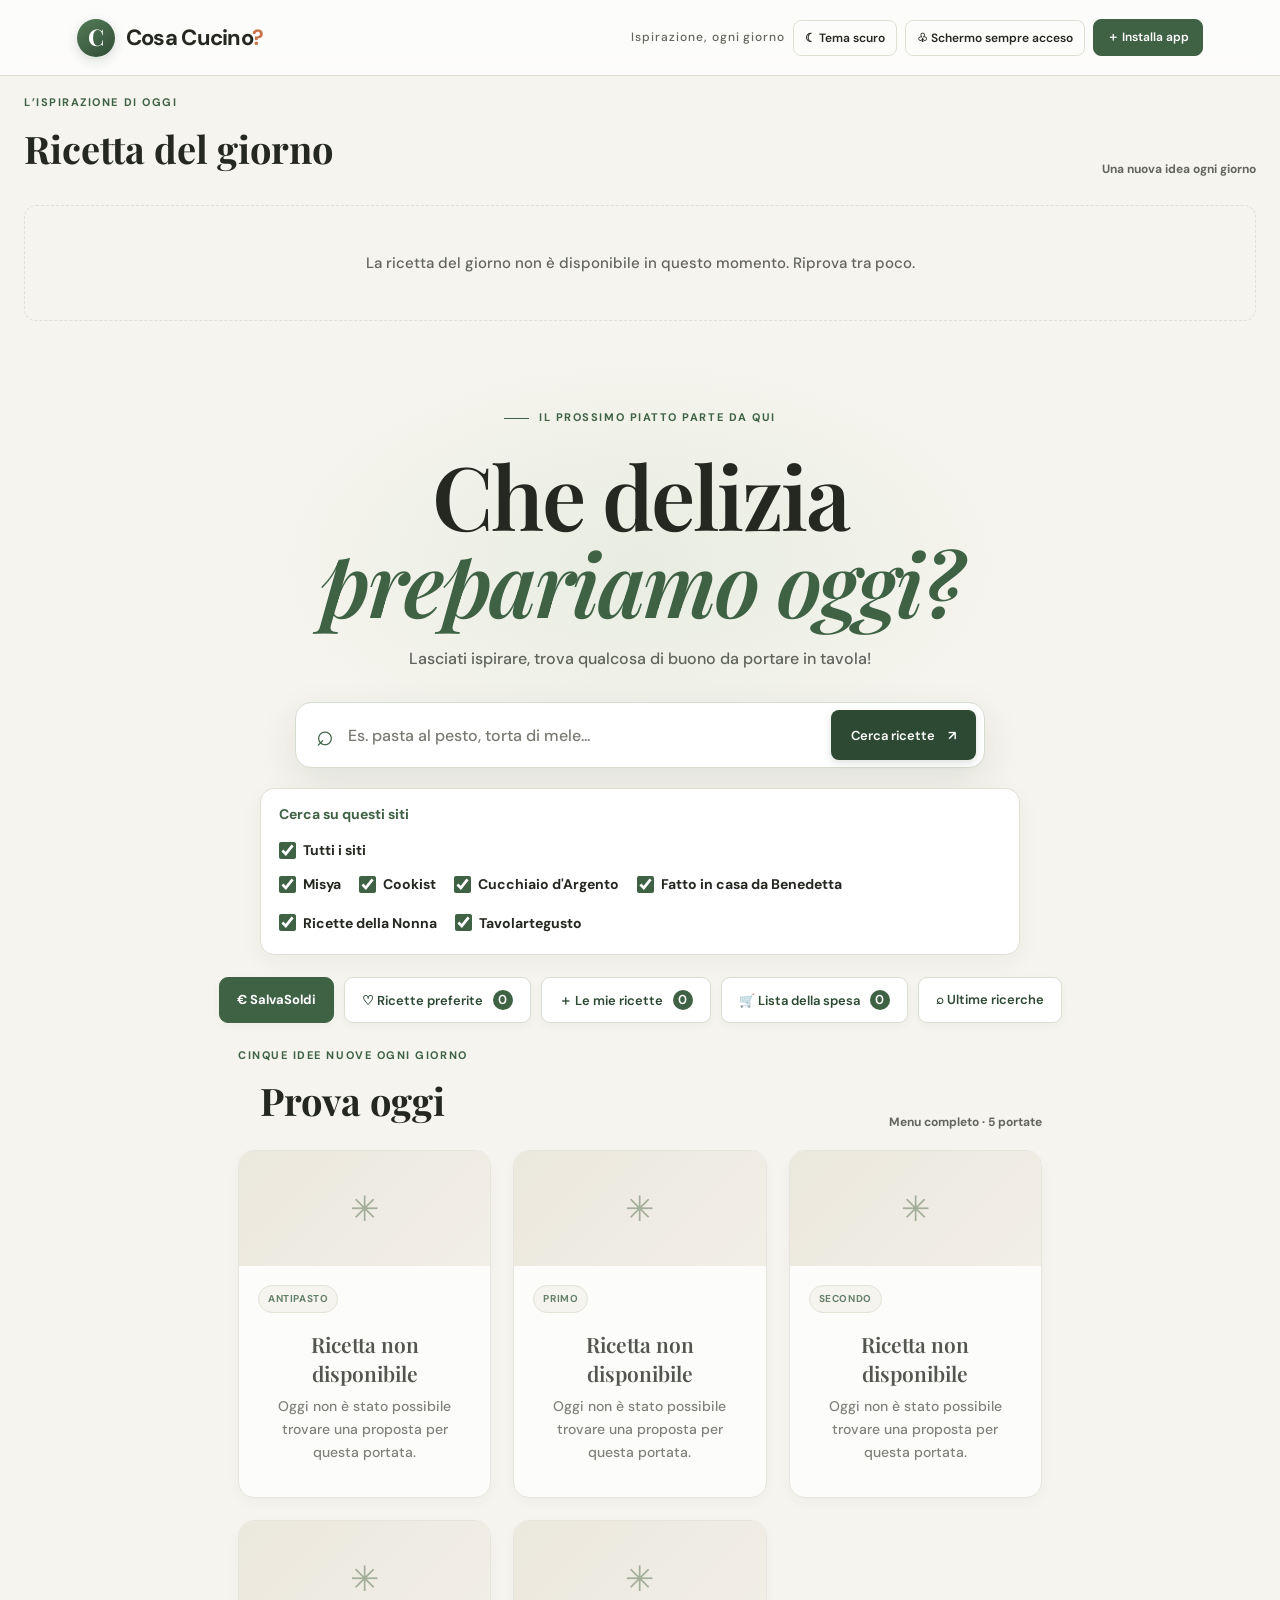
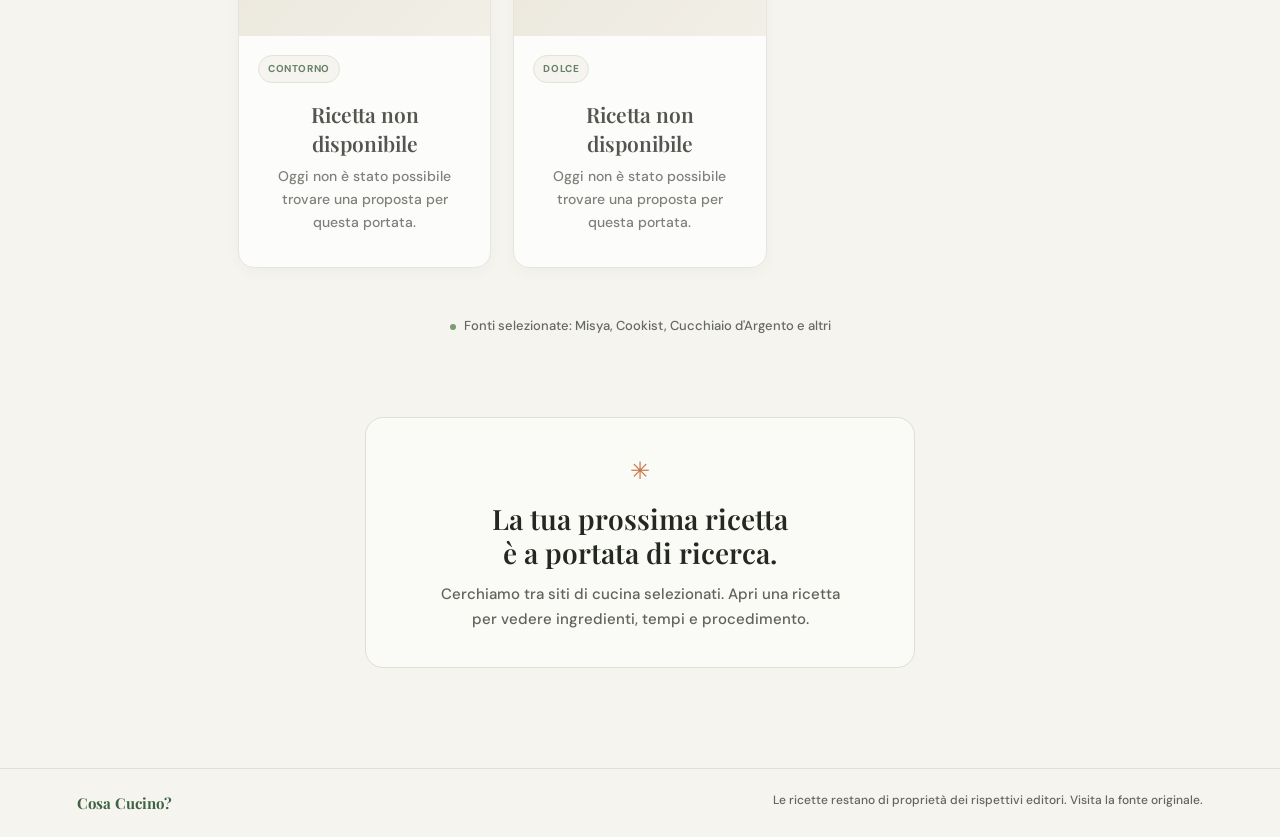
==== commit ead97fab: "Correct SalvaSoldi script tag markup" ====
--- a/index.html
+++ b/index.html
@@ -143,6 +143,7 @@
   </div>
   <div id="toast" class="toast" role="status" aria-live="polite"></div>
   <footer><span>Cosa Cucino?</span><span>Le ricette restano di proprietà dei rispettivi editori. Visita la fonte originale.</span></footer>
-  <script src="/app.js?v=35" defer></script>\n  <script src="/salvasoldi.js?v=1" defer></script>
+  <script src="/app.js?v=35" defer></script>
+  <script src="/salvasoldi.js?v=1" defer></script>
 </body>
 </html>
